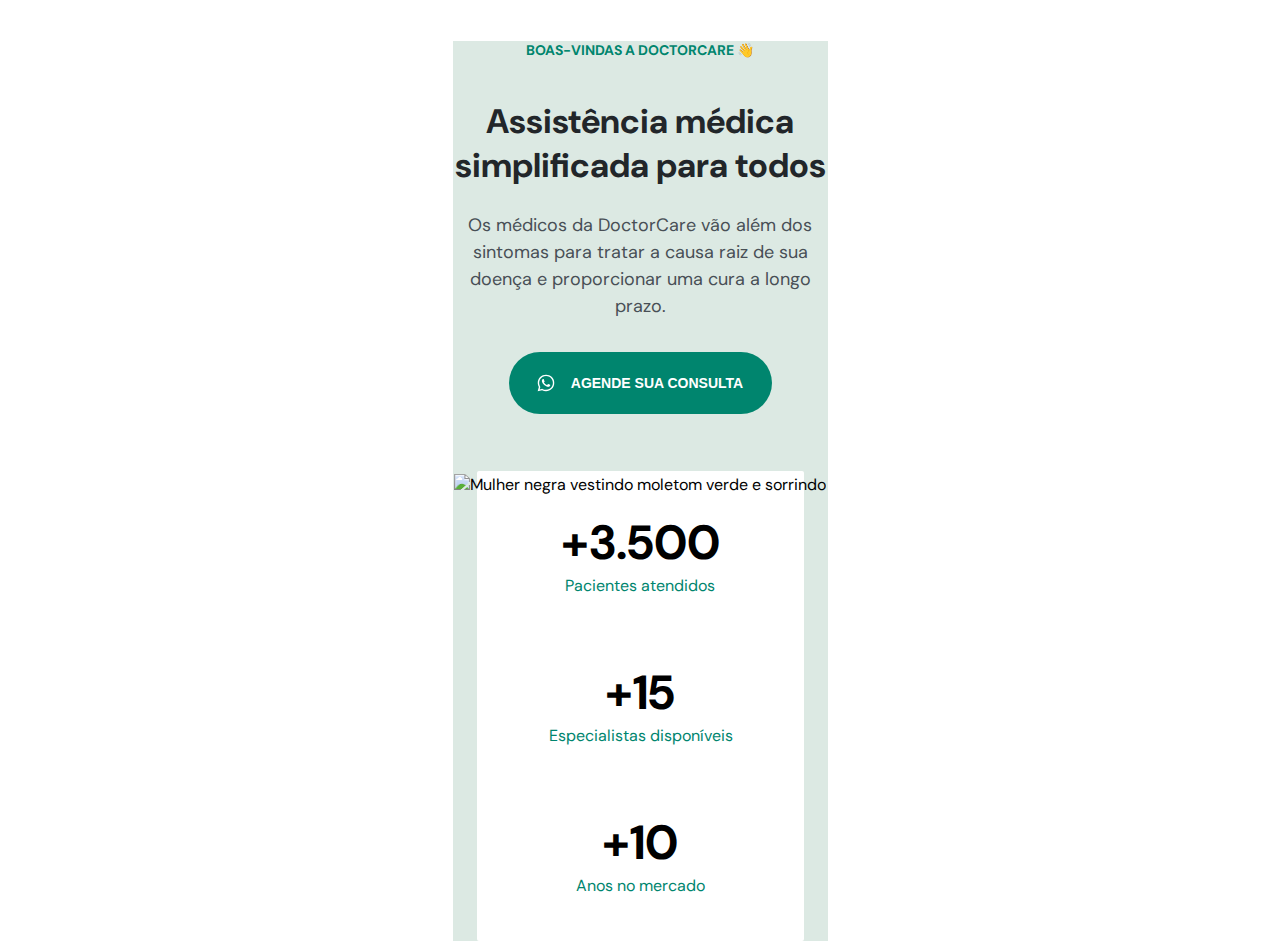
==== index.html @ 852944e4 "Add files via upload" ====
<!DOCTYPE html>
<html lang="pt-br">
<head>
    <meta charset="UTF-8">
    <meta http-equiv="X-UA-Compatible" content="IE=edge">
    <meta name="viewport" content="width=device-width, initial-scale=1.0">
    <link rel="stylesheet" href="/assets/css/style.css"/>
    <link rel="preconnect" href="https://fonts.googleapis.com">
    <link rel="preconnect" href="https://fonts.gstatic.com" crossorigin>
    <link href="https://fonts.googleapis.com/css2?family=DM+Sans:wght@400;700&display=swap" rel="stylesheet">
    <title>DoctorCare</title>
</head>
<body>
    <header>
        <h4>BOAS-VINDAS A DOCTORCARE 👋</h4>
            <h1>Assistência médica simplificada para todos</h1>
                <p>Os médicos da DoctorCare vão além dos sintomas para tratar a causa raiz de sua doença e proporcionar uma cura a longo prazo.</p>
        <button>
            <svg width="18" height="18" viewBox="0 0 18 18" fill="none" xmlns="http://www.w3.org/2000/svg">
                <path d="M12.8337 10.6667C12.667 10.5833 11.5837 10.0833 11.417 10C11.2503 9.91668 11.0837 9.91668 10.917 10.0833C10.7503 10.25 10.417 10.75 10.2503 10.9167C10.167 11.0833 10.0003 11.0833 9.83366 11C9.25033 10.75 8.66699 10.4167 8.16699 10C7.75033 9.58334 7.33366 9.08334 7.00033 8.58334C6.91699 8.41668 7.00033 8.25001 7.08366 8.16668C7.16699 8.08334 7.25033 7.91668 7.41699 7.83334C7.50033 7.75001 7.58366 7.58334 7.58366 7.50001C7.66699 7.41668 7.66699 7.25001 7.58366 7.16668C7.50033 7.08334 7.08366 6.08334 6.91699 5.66668C6.83366 5.08334 6.66699 5.08334 6.50033 5.08334C6.41699 5.08334 6.25033 5.08334 6.08366 5.08334C5.91699 5.08334 5.66699 5.25001 5.58366 5.33334C5.08366 5.83334 4.83366 6.41668 4.83366 7.08334C4.91699 7.83334 5.16699 8.58334 5.66699 9.25001C6.58366 10.5833 7.75033 11.6667 9.16699 12.3333C9.58366 12.5 9.91699 12.6667 10.3337 12.75C10.7503 12.9167 11.167 12.9167 11.667 12.8333C12.2503 12.75 12.7503 12.3333 13.0837 11.8333C13.2503 11.5 13.2503 11.1667 13.167 10.8333C13.167 10.8333 13.0003 10.75 12.8337 10.6667ZM14.917 3.08334C11.667 -0.166656 6.41699 -0.166656 3.16699 3.08334C0.500325 5.75001 0.000325501 9.83334 1.83366 13.0833L0.666992 17.3333L5.08366 16.1667C6.33366 16.8333 7.66699 17.1667 9.00033 17.1667C13.5837 17.1667 17.2503 13.5 17.2503 8.91668C17.3337 6.75001 16.417 4.66668 14.917 3.08334ZM12.667 14.75C11.5837 15.4167 10.3337 15.8333 9.00033 15.8333C7.75033 15.8333 6.58366 15.5 5.50033 14.9167L5.25033 14.75L2.66699 15.4167L3.33366 12.9167L3.16699 12.6667C1.16699 9.33334 2.16699 5.16668 5.41699 3.08334C8.66699 1.00001 12.8337 2.08334 14.8337 5.25001C16.8337 8.50001 15.917 12.75 12.667 14.75Z" fill="white"/>
            </svg>
        
            Agende sua consulta
        </button>
        <img src="/assets/img/foto.svg" alt="Mulher negra vestindo moletom verde e sorrindo"/>
        <section id="Numbers">
            <div id="pacientes">
                <h3>+3.500</h3>
                <p>Pacientes atendidos</p>
            </div>
            <div id="especialistas">
                <h3>+15</h3>
                <p>Especialistas disponíveis</p>
            </div>
            <div id="anos">
                <h3>+10</h3>
                <p>Anos no mercado</p>
            </div>
        </section>
    </header>
    
    

</body>
</html>
---- assets/css/style.css ----
* {
    margin: 0;
    box-sizing: border-box;
}
:root {
    --primary-color:hsl(170, 100%, 26%);
    --readline:hsl(210, 11%, 15%);
    --paragraph:hsl(210,9%,31%);
    --header-color: hsl(148, 23%, 89%);



    font-size: 62.5%; /* 1rem =10px*/
}
body {
    font-family: 'DM Sans';
    font-size: 1.6rem;
    text-align: center;
}

header {
    width: 37.5rem;
    margin-right: auto;
    margin-left: auto;
    margin-top: 4.1rem;
    background: var(--header-color);
}
h4 {
    font-size: 1.4rem;
    color: var(--primary-color);
    margin-bottom: 4.1rem;
}
h1 {
    font-size: 3.4rem;
    color: var(--readline);
    line-height: 130%;
    margin-bottom: 2.4rem;
}

p {
    font-size: 1.8rem;
    line-height: 150%;
    font-weight: 400;
    color: var(--paragraph);
    margin-bottom: 3.2rem;
}
button {
 background: var(--primary-color);
 border: none;
 border-radius: 4rem;
 margin-bottom: 6rem;
 height: 6.2rem;
 width: 26.3rem;
 color:white;
 text-transform: uppercase;
 font-size: 1.4rem;
 font-weight: 700;
 display: flex;
 align-items: center;
 justify-content: center;
 gap: 1.6rem;
 margin-left: auto;
 margin-right: auto;
}

#Numbers {
    width: 32.7rem;
    height: 47rem;
    margin-left: auto;
    margin-right: auto;
    margin-top: -2.4rem;
    background-color: white;
    padding-top: 4rem;
    border-radius: 0.2rem;  
}

#Numbers h3 {
    font-size: 4.8rem;
}

#Numbers p {
    font-size: 1.6rem;
    color: var(--primary-color);
}

#pacientes {
    margin-left: auto;
    margin-right: auto;
    width: 16.7rem;
    height: 9rem;
  }
  
  
  #especialistas {
    margin-top: 6rem;
    margin-right: auto;
    margin-left: auto;
    width: 18.3rem;
    height: 9rem;
    white-space: nowrap;
  }
  
  #anos {
    margin-top: 6rem;
    margin-left: auto;
    margin-right: auto;
    width: 13.1rem;
    height: 9rem;
    white-space: nowrap;
    
  }
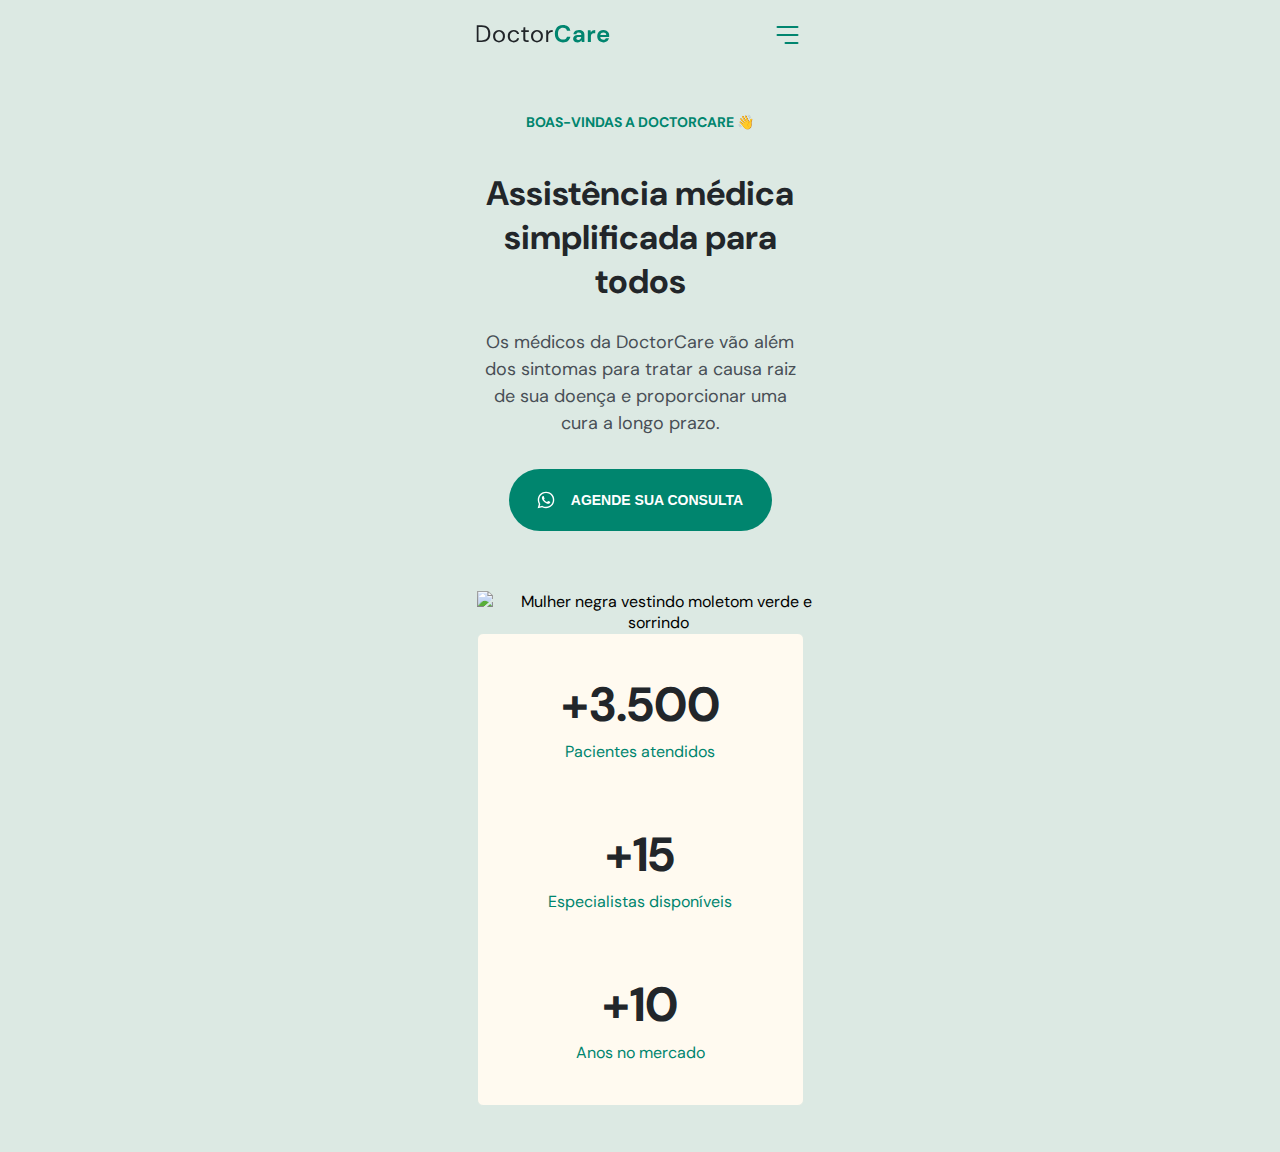
==== commit 295e2558: "Atualização dos arquivos aula 2" ====
--- a/index.html
+++ b/index.html
@@ -10,8 +10,89 @@
     <link href="https://fonts.googleapis.com/css2?family=DM+Sans:wght@400;700&display=swap" rel="stylesheet">
     <title>DoctorCare</title>
 </head>
-<body>
-    <header>
+<body onscroll="onScroll()" class="">
+    <nav id="navigation" class="">
+        <div class="wrapper">
+            <a class="logo" href="#">
+                <svg width="133" height="18" viewBox="0 0 133 18" fill="none" xmlns="http://www.w3.org/2000/svg">
+                    <path d="M0 17.088V0.287999H5.16C8.12 0.287999 10.296 1.04 11.688 2.544C13.096 4.048 13.8 6.112 13.8 8.736C13.8 11.312 13.096 13.352 11.688 14.856C10.296 16.344 8.12 17.088 5.16 17.088H0ZM2.016 15.408H5.112C6.744 15.408 8.04 15.144 9 14.616C9.976 14.072 10.672 13.304 11.088 12.312C11.504 11.304 11.712 10.112 11.712 8.736C11.712 7.328 11.504 6.12 11.088 5.112C10.672 4.104 9.976 3.328 9 2.784C8.04 2.24 6.744 1.968 5.112 1.968H2.016V15.408Z" fill="#212529"/>
+                    <path d="M22.4949 17.376C21.3749 17.376 20.3669 17.12 19.4709 16.608C18.5749 16.096 17.8629 15.376 17.3349 14.448C16.8229 13.504 16.5669 12.4 16.5669 11.136C16.5669 9.872 16.8309 8.776 17.3589 7.848C17.8869 6.904 18.5989 6.176 19.4949 5.664C20.4069 5.152 21.4229 4.896 22.5429 4.896C23.6629 4.896 24.6709 5.152 25.5669 5.664C26.4629 6.176 27.1669 6.904 27.6789 7.848C28.2069 8.776 28.4709 9.872 28.4709 11.136C28.4709 12.4 28.2069 13.504 27.6789 14.448C27.1509 15.376 26.4309 16.096 25.5189 16.608C24.6229 17.12 23.6149 17.376 22.4949 17.376ZM22.4949 15.648C23.1829 15.648 23.8229 15.48 24.4149 15.144C25.0069 14.808 25.4869 14.304 25.8549 13.632C26.2229 12.96 26.4069 12.128 26.4069 11.136C26.4069 10.144 26.2229 9.312 25.8549 8.64C25.5029 7.968 25.0309 7.464 24.4389 7.128C23.8469 6.792 23.2149 6.624 22.5429 6.624C21.8549 6.624 21.2149 6.792 20.6229 7.128C20.0309 7.464 19.5509 7.968 19.1829 8.64C18.8149 9.312 18.6309 10.144 18.6309 11.136C18.6309 12.128 18.8149 12.96 19.1829 13.632C19.5509 14.304 20.0229 14.808 20.5989 15.144C21.1909 15.48 21.8229 15.648 22.4949 15.648Z" fill="#212529"/>
+                    <path d="M37.2261 17.376C36.0901 17.376 35.0661 17.12 34.1541 16.608C33.2581 16.08 32.5461 15.352 32.0181 14.424C31.5061 13.48 31.2501 12.384 31.2501 11.136C31.2501 9.888 31.5061 8.8 32.0181 7.872C32.5461 6.928 33.2581 6.2 34.1541 5.688C35.0661 5.16 36.0901 4.896 37.2261 4.896C38.6341 4.896 39.8181 5.264 40.7781 6C41.7541 6.736 42.3701 7.72 42.6261 8.952H40.5621C40.4021 8.216 40.0101 7.648 39.3861 7.248C38.7621 6.832 38.0341 6.624 37.2021 6.624C36.5301 6.624 35.8981 6.792 35.3061 7.128C34.7141 7.464 34.2341 7.968 33.8661 8.64C33.4981 9.312 33.3141 10.144 33.3141 11.136C33.3141 12.128 33.4981 12.96 33.8661 13.632C34.2341 14.304 34.7141 14.816 35.3061 15.168C35.8981 15.504 36.5301 15.672 37.2021 15.672C38.0341 15.672 38.7621 15.472 39.3861 15.072C40.0101 14.656 40.4021 14.072 40.5621 13.32H42.6261C42.3861 14.52 41.7781 15.496 40.8021 16.248C39.8261 17 38.6341 17.376 37.2261 17.376Z" fill="#212529"/>
+                    <path d="M50.2974 17.088C49.2094 17.088 48.3534 16.824 47.7294 16.296C47.1054 15.768 46.7934 14.816 46.7934 13.44V6.888H44.7294V5.184H46.7934L47.0574 2.328H48.8094V5.184H52.3134V6.888H48.8094V13.44C48.8094 14.192 48.9614 14.704 49.2654 14.976C49.5694 15.232 50.1054 15.36 50.8734 15.36H52.1214V17.088H50.2974Z" fill="#212529"/>
+                    <path d="M60.4506 17.376C59.3306 17.376 58.3226 17.12 57.4266 16.608C56.5306 16.096 55.8186 15.376 55.2906 14.448C54.7786 13.504 54.5226 12.4 54.5226 11.136C54.5226 9.872 54.7866 8.776 55.3146 7.848C55.8426 6.904 56.5546 6.176 57.4506 5.664C58.3626 5.152 59.3786 4.896 60.4986 4.896C61.6186 4.896 62.6266 5.152 63.5226 5.664C64.4186 6.176 65.1226 6.904 65.6346 7.848C66.1626 8.776 66.4266 9.872 66.4266 11.136C66.4266 12.4 66.1626 13.504 65.6346 14.448C65.1066 15.376 64.3866 16.096 63.4746 16.608C62.5786 17.12 61.5706 17.376 60.4506 17.376ZM60.4506 15.648C61.1386 15.648 61.7786 15.48 62.3706 15.144C62.9626 14.808 63.4426 14.304 63.8106 13.632C64.1786 12.96 64.3626 12.128 64.3626 11.136C64.3626 10.144 64.1786 9.312 63.8106 8.64C63.4586 7.968 62.9866 7.464 62.3946 7.128C61.8026 6.792 61.1706 6.624 60.4986 6.624C59.8106 6.624 59.1706 6.792 58.5786 7.128C57.9866 7.464 57.5066 7.968 57.1386 8.64C56.7706 9.312 56.5866 10.144 56.5866 11.136C56.5866 12.128 56.7706 12.96 57.1386 13.632C57.5066 14.304 57.9786 14.808 58.5546 15.144C59.1466 15.48 59.7786 15.648 60.4506 15.648Z" fill="#212529"/>
+                    <path d="M69.7097 17.088V5.184H71.5337L71.7017 7.464C72.0697 6.68 72.6297 6.056 73.3817 5.592C74.1337 5.128 75.0617 4.896 76.1657 4.896V7.008H75.6137C74.9097 7.008 74.2617 7.136 73.6697 7.392C73.0777 7.632 72.6057 8.048 72.2537 8.64C71.9017 9.232 71.7257 10.048 71.7257 11.088V17.088H69.7097Z" fill="#212529"/>
+                    <path d="M86.4924 17.376C84.7964 17.376 83.3404 17.016 82.1244 16.296C80.9084 15.56 79.9724 14.544 79.3164 13.248C78.6604 11.936 78.3324 10.424 78.3324 8.712C78.3324 7 78.6604 5.488 79.3164 4.176C79.9724 2.864 80.9084 1.84 82.1244 1.104C83.3404 0.368 84.7964 0 86.4924 0C88.5084 0 90.1564 0.504 91.4364 1.512C92.7324 2.504 93.5404 3.904 93.8604 5.712H90.4764C90.2684 4.8 89.8204 4.088 89.1324 3.576C88.4604 3.048 87.5644 2.784 86.4444 2.784C84.8924 2.784 83.6764 3.312 82.7964 4.368C81.9164 5.424 81.4764 6.872 81.4764 8.712C81.4764 10.552 81.9164 12 82.7964 13.056C83.6764 14.096 84.8924 14.616 86.4444 14.616C87.5644 14.616 88.4604 14.376 89.1324 13.896C89.8204 13.4 90.2684 12.72 90.4764 11.856H93.8604C93.5404 13.584 92.7324 14.936 91.4364 15.912C90.1564 16.888 88.5084 17.376 86.4924 17.376Z" fill="#00856F"/>
+                    <path d="M101.092 17.376C100.068 17.376 99.2278 17.216 98.5718 16.896C97.9158 16.56 97.4277 16.12 97.1077 15.576C96.7878 15.032 96.6278 14.432 96.6278 13.776C96.6278 12.672 97.0598 11.776 97.9238 11.088C98.7878 10.4 100.084 10.056 101.812 10.056H104.836V9.768C104.836 8.952 104.604 8.352 104.14 7.968C103.676 7.584 103.1 7.392 102.412 7.392C101.788 7.392 101.244 7.544 100.78 7.848C100.316 8.136 100.028 8.568 99.9157 9.144H96.9157C96.9958 8.28 97.2837 7.528 97.7797 6.888C98.2917 6.248 98.9477 5.76 99.7477 5.424C100.548 5.072 101.444 4.896 102.436 4.896C104.132 4.896 105.468 5.32 106.444 6.168C107.42 7.016 107.908 8.216 107.908 9.768V17.088H105.292L105.004 15.168C104.652 15.808 104.156 16.336 103.516 16.752C102.892 17.168 102.084 17.376 101.092 17.376ZM101.788 14.976C102.668 14.976 103.348 14.688 103.828 14.112C104.324 13.536 104.636 12.824 104.764 11.976H102.148C101.332 11.976 100.748 12.128 100.396 12.432C100.044 12.72 99.8678 13.08 99.8678 13.512C99.8678 13.976 100.044 14.336 100.396 14.592C100.748 14.848 101.212 14.976 101.788 14.976Z" fill="#00856F"/>
+                    <path d="M111.319 17.088V5.184H114.055L114.343 7.416C114.775 6.648 115.359 6.04 116.095 5.592C116.847 5.128 117.727 4.896 118.735 4.896V8.136H117.871C117.199 8.136 116.599 8.24 116.071 8.448C115.543 8.656 115.127 9.016 114.823 9.528C114.535 10.04 114.391 10.752 114.391 11.664V17.088H111.319Z" fill="#00856F"/>
+                    <path d="M126.888 17.376C125.688 17.376 124.624 17.12 123.696 16.608C122.768 16.096 122.04 15.376 121.512 14.448C120.984 13.52 120.72 12.448 120.72 11.232C120.72 10 120.976 8.904 121.488 7.944C122.016 6.984 122.736 6.24 123.648 5.712C124.576 5.168 125.664 4.896 126.912 4.896C128.08 4.896 129.112 5.152 130.008 5.664C130.904 6.176 131.6 6.88 132.096 7.776C132.608 8.656 132.864 9.64 132.864 10.728C132.864 10.904 132.856 11.088 132.84 11.28C132.84 11.472 132.832 11.672 132.816 11.88H123.768C123.832 12.808 124.152 13.536 124.728 14.064C125.32 14.592 126.032 14.856 126.864 14.856C127.488 14.856 128.008 14.72 128.424 14.448C128.856 14.16 129.176 13.792 129.384 13.344H132.504C132.28 14.096 131.904 14.784 131.376 15.408C130.864 16.016 130.224 16.496 129.456 16.848C128.704 17.2 127.848 17.376 126.888 17.376ZM126.912 7.392C126.16 7.392 125.496 7.608 124.92 8.04C124.344 8.456 123.976 9.096 123.816 9.96H129.744C129.696 9.176 129.408 8.552 128.88 8.088C128.352 7.624 127.696 7.392 126.912 7.392Z" fill="#00856F"/>
+                    </svg>                
+            </a>
+            
+            <div class="menu">
+                <ul>
+                    <li><a href="#">Início</a></li>
+                    <li><a href="#">Serviços</a></li>
+                    <li><a href="#">Sobre</a></li>
+                </ul>
+                <a class="button" href="#">Agende sua consulta</a>
+
+                <ul class="social-links">
+                    <li>
+                        <a 
+                        target="_blank"
+                        href="#">
+                            <svg width="24" height="24" viewBox="0 0 24 24" fill="none" xmlns="http://www.w3.org/2000/svg">
+                                <path d="M17 1.99997H7C4.23858 1.99997 2 4.23855 2 6.99997V17C2 19.7614 4.23858 22 7 22H17C19.7614 22 22 19.7614 22 17V6.99997C22 4.23855 19.7614 1.99997 17 1.99997Z" stroke="#FFFAF1" stroke-width="2" stroke-linecap="round" stroke-linejoin="round"/>
+                                <path d="M15.9997 11.3701C16.1231 12.2023 15.981 13.0523 15.5935 13.7991C15.206 14.5459 14.5929 15.1515 13.8413 15.5297C13.0898 15.908 12.2382 16.0397 11.4075 15.906C10.5768 15.7723 9.80947 15.3801 9.21455 14.7852C8.61962 14.1903 8.22744 13.4229 8.09377 12.5923C7.96011 11.7616 8.09177 10.91 8.47003 10.1584C8.84829 9.40691 9.45389 8.7938 10.2007 8.4063C10.9475 8.0188 11.7975 7.87665 12.6297 8.00006C13.4786 8.12594 14.2646 8.52152 14.8714 9.12836C15.4782 9.73521 15.8738 10.5211 15.9997 11.3701Z" stroke="#FFFAF1" stroke-width="2" stroke-linecap="round" stroke-linejoin="round"/>
+                                <path d="M17.5 6.49997H17.51" stroke="#FFFAF1" stroke-width="2" stroke-linecap="round" stroke-linejoin="round"/>
+                                </svg>                                
+                        </a>
+                    </li>
+                    <li>
+                        <a
+                        target="_blank" 
+                        href="#">
+                            <svg width="24" height="24" viewBox="0 0 24 24" fill="none" xmlns="http://www.w3.org/2000/svg">
+                                <path d="M18 1.99997H15C13.6739 1.99997 12.4021 2.52675 11.4645 3.46444C10.5268 4.40212 10 5.67389 10 6.99997V9.99997H7V14H10V22H14V14H17L18 9.99997H14V6.99997C14 6.73475 14.1054 6.4804 14.2929 6.29286C14.4804 6.10533 14.7348 5.99997 15 5.99997H18V1.99997Z" stroke="#FFFAF1" stroke-width="2" stroke-linecap="round" stroke-linejoin="round"/>
+                                </svg>                                
+                        </a>
+                    </li>
+                    <li>
+                        <a 
+                        target="_blank"
+                        href="#">
+                            <svg width="24" height="24" viewBox="0 0 24 24" fill="none" xmlns="http://www.w3.org/2000/svg">
+                                <path d="M1.4604 6.42C1.57919 5.94541 1.82112 5.51057 2.16175 5.15941C2.50238 4.80824 2.92965 4.55318 3.4004 4.42C5.1204 4 12.0004 4 12.0004 4C12.0004 4 18.8804 4 20.6004 4.46C21.0712 4.59318 21.4984 4.84824 21.8391 5.19941C22.1797 5.55057 22.4216 5.98541 22.5404 6.46C22.8552 8.20556 23.0092 9.97631 23.0004 11.75C23.0116 13.537 22.8576 15.3213 22.5404 17.08C22.4094 17.5398 22.1621 17.9581 21.8223 18.2945C21.4824 18.6308 21.0616 18.8738 20.6004 19C18.8804 19.46 12.0004 19.46 12.0004 19.46C12.0004 19.46 5.1204 19.46 3.4004 19C2.92965 18.8668 2.50238 18.6118 2.16175 18.2606C1.82112 17.9094 1.57919 17.4746 1.4604 17C1.14805 15.2676 0.994078 13.5103 1.0004 11.75C0.989184 9.96295 1.14317 8.1787 1.4604 6.42Z" stroke="#FFFAF1" stroke-width="2" stroke-linecap="round" stroke-linejoin="round"/>
+                                <path d="M14.25 15.02L8.5 11.75L14.25 8.48001V15.02Z" stroke="#FFFAF1" stroke-width="2" stroke-linecap="round" stroke-linejoin="round"/>
+                                </svg>                                
+                        </a>
+                    </li>
+                </ul>
+            </div>
+            <button 
+                aria-expanded="false"
+                aria-label="Abrir Menu"
+            onclick="openMenu()"
+            class="open-menu">
+                <svg width="40" height="40" viewBox="0 0 40 40" fill="none" xmlns="http://www.w3.org/2000/svg">
+                    <path d="M10 20H30" stroke="#00856F" stroke-width="2" stroke-linecap="round" stroke-linejoin="round"/>
+                    <path d="M10 12H30" stroke="#00856F" stroke-width="2" stroke-linecap="round" stroke-linejoin="round"/>
+                    <path d="M18 28L30 28" stroke="#00856F" stroke-width="2" stroke-linecap="round" stroke-linejoin="round"/>
+                </svg> 
+            </button>
+            <button 
+                aria-expanded="true"
+                aria-label="fechar Menu"
+            onclick="closeMenu()"
+            class="close-menu">
+                <svg width="22" height="22" viewBox="0 0 22 22" fill="none" xmlns="http://www.w3.org/2000/svg">
+                    <path d="M21 1L1 21M1 1L21 21" stroke="#FFFAF1" stroke-width="2" stroke-linecap="round" stroke-linejoin="round"/>
+                    </svg>                    
+            </button>
+              
+        </div>                     
+    </nav>
+    <header class="wrapper">
         <h4>BOAS-VINDAS A DOCTORCARE 👋</h4>
             <h1>Assistência médica simplificada para todos</h1>
                 <p>Os médicos da DoctorCare vão além dos sintomas para tratar a causa raiz de sua doença e proporcionar uma cura a longo prazo.</p>
@@ -23,23 +104,25 @@
             Agende sua consulta
         </button>
         <img src="/assets/img/foto.svg" alt="Mulher negra vestindo moletom verde e sorrindo"/>
-        <section id="Numbers">
-            <div id="pacientes">
+        
+        <div class="stats">
+            <div class="stat">
                 <h3>+3.500</h3>
                 <p>Pacientes atendidos</p>
             </div>
-            <div id="especialistas">
-                <h3>+15</h3>
-                <p>Especialistas disponíveis</p>
+            <div class="stat">
+                <div id="especialistas">
+                    <h3>+15</h3>
+                    <p>Especialistas disponíveis</p>
+                </div>
             </div>
-            <div id="anos">
+            <div class="stat">
                 <h3>+10</h3>
                 <p>Anos no mercado</p>
             </div>
-        </section>
+        </div>   
     </header>
     
-    
-
+ <script src="/assets/js/main.js"></script>
 </body>
 </html>--- a/assets/css/style.css
+++ b/assets/css/style.css
@@ -1,5 +1,7 @@
+
 * {
     margin: 0;
+    padding: 0;
     box-sizing: border-box;
 }
 :root {
@@ -7,44 +9,71 @@
     --readline:hsl(210, 11%, 15%);
     --paragraph:hsl(210,9%,31%);
     --header-color: hsl(148, 23%, 89%);
-
-
-
-    font-size: 62.5%; /* 1rem =10px*/
+    --brand-beige:hsl(39,100%,97%);
+    --brand-light:hsl(148,23%,89%);
+    --nav-height: 7.2rem;
+
+     font-size: 62.5%; /* 1rem =10px*/
+}
+
+html, body {
+    width: 100%;
+    height: 100%;
 }
 body {
     font-family: 'DM Sans';
     font-size: 1.6rem;
     text-align: center;
+
+    overflow: overlay;
+}
+
+.wrapper {
+    width: 37.5rem;
+    margin-inline: auto;
+    padding-inline:2.4rem;
+    
+}
+
+ul {
+    list-style: none;
 }
 
 header {
-    width: 37.5rem;
-    margin-right: auto;
-    margin-left: auto;
-    margin-top: 4.1rem;
-    background: var(--header-color);
-}
-h4 {
+    margin-top: calc(4.1rem + var(--nav-height));  
+}
+header::before {
+    content: "";
+    width: 100%;
+    height: calc(108rem + var(--nav-height) );
+    background-color: var(--brand-light);
+    display: block;
+    position:absolute;
+    top:0;
+    left: 0;
+    z-index: -1;
+}
+
+header h4 {
     font-size: 1.4rem;
     color: var(--primary-color);
     margin-bottom: 4.1rem;
 }
-h1 {
+header h1 {
     font-size: 3.4rem;
     color: var(--readline);
     line-height: 130%;
     margin-bottom: 2.4rem;
 }
 
-p {
+header p {
     font-size: 1.8rem;
     line-height: 150%;
     font-weight: 400;
     color: var(--paragraph);
     margin-bottom: 3.2rem;
 }
-button {
+header button {
  background: var(--primary-color);
  border: none;
  border-radius: 4rem;
@@ -62,50 +91,171 @@
  margin-left: auto;
  margin-right: auto;
 }
-
-#Numbers {
+header img {
+    width: 36.4rem;
+    display: block;
+    margin-inline: auto;
+    object-position: 0 2rem;
+}
+.stats {
     width: 32.7rem;
-    height: 47rem;
-    margin-left: auto;
-    margin-right: auto;
-    margin-top: -2.4rem;
-    background-color: white;
-    padding-top: 4rem;
-    border-radius: 0.2rem;  
-}
-
-#Numbers h3 {
+    padding-block: 4rem;
+    margin-inline: auto;
+
+    background-color: var(--brand-beige);
+    border: 1px solid var(--brand-light);
+    border-radius: 0.6rem;
+
+    display:flex;
+    flex-direction: column;
+    justify-content: center;
+    gap: 6rem;
+}
+
+.stat h3 {
     font-size: 4.8rem;
-}
-
-#Numbers p {
+    color: var(--readline);
+    line-height: 130%;
+
+    margin-bottom: 0.4rem;
+}
+.stat p {
+    margin: 0;
+    color: var(--primary-color);
     font-size: 1.6rem;
+    line-height: 150%;
+}
+
+nav {
+    display: flex;
+    
+    height: var(--nav-height);
+    position: fixed;
+    top: 0;
+    left: 50%;
+    transform: translateX(-50%);
+}
+
+nav .wrapper {
+    display: flex;
+    align-items: center;
+    justify-content: space-between;
+}
+nav.scroll {
+    background: var(--primary-color);
+    width: 100vw;
+}
+
+nav.scroll svg:nth-child(1) path {
+    fill:white;
+    
+}
+
+nav.scroll button path {
+    
+    stroke:white;
+}
+
+nav button {
+    background: none;
+    border: none;
+    cursor: pointer;
+}
+
+body.menu-expanded{
+    overflow:hidden ;
+}
+
+body.menu-expanded > :not(nav){
+    display: none;
+}
+
+.menu,
+.close-menu,
+body.menu-expanded .open-menu {
+    opacity: 0;
+    visibility: hidden;
+}
+
+body.menu-expanded .menu, 
+body.menu-expanded .close-menu{
+    opacity: 1;
+    visibility: visible;
+}
+
+
+
+body.menu-expanded .menu {
+    position: fixed;
+    top:0;
+    left: 0;
+    background: var(--primary-color);
+
+    width: 100vw;
+    height: 100vw;
+
+    padding-top: var(--nav-height);
+}
+
+body.menu-expanded nav {
+    position:relative;
+}
+
+.menu ul:nth-child(1) {
+    display: flex;
+    flex-direction: column;
+    gap: 4.8rem;
+
+    margin-top: 6rem;
+
+    font-weight: 700;
+    font-size: 2.4rem;
+    line-height: 3.1rem;
+
+    
+}
+
+.menu ul li a {
+    color: white;
+    text-decoration: none;
+}
+.menu .button {
+    background: white;
+    border-radius: 4rem;
+    font-weight: 700;
+    font-size: 1.8rem;
+    line-height: 2.3rem;
+    text-transform: uppercase;
+    text-decoration: none;
+
     color: var(--primary-color);
-}
-
-#pacientes {
-    margin-left: auto;
-    margin-right: auto;
-    width: 16.7rem;
-    height: 9rem;
-  }
-  
-  
-  #especialistas {
-    margin-top: 6rem;
-    margin-right: auto;
-    margin-left: auto;
-    width: 18.3rem;
-    height: 9rem;
-    white-space: nowrap;
-  }
-  
-  #anos {
-    margin-top: 6rem;
-    margin-left: auto;
-    margin-right: auto;
-    width: 13.1rem;
-    height: 9rem;
-    white-space: nowrap;
-    
-  }+
+    display: inline-block;
+    padding: 16px 32px;
+
+    margin-top: 4.8rem;
+    margin-bottom: 8rem;
+
+}
+.social-links{
+    display: flex;
+    align-items: center;
+    justify-content: center;
+    gap:3.2rem;
+}
+
+body.menu-expanded .logo,
+body.menu-expanded button{
+    position: relative;
+    z-index: 100;
+}
+
+body.menu-expanded .logo path {
+    fill:white;
+    
+}
+
+body.menu-expanded button path {
+    
+    stroke:white;
+}